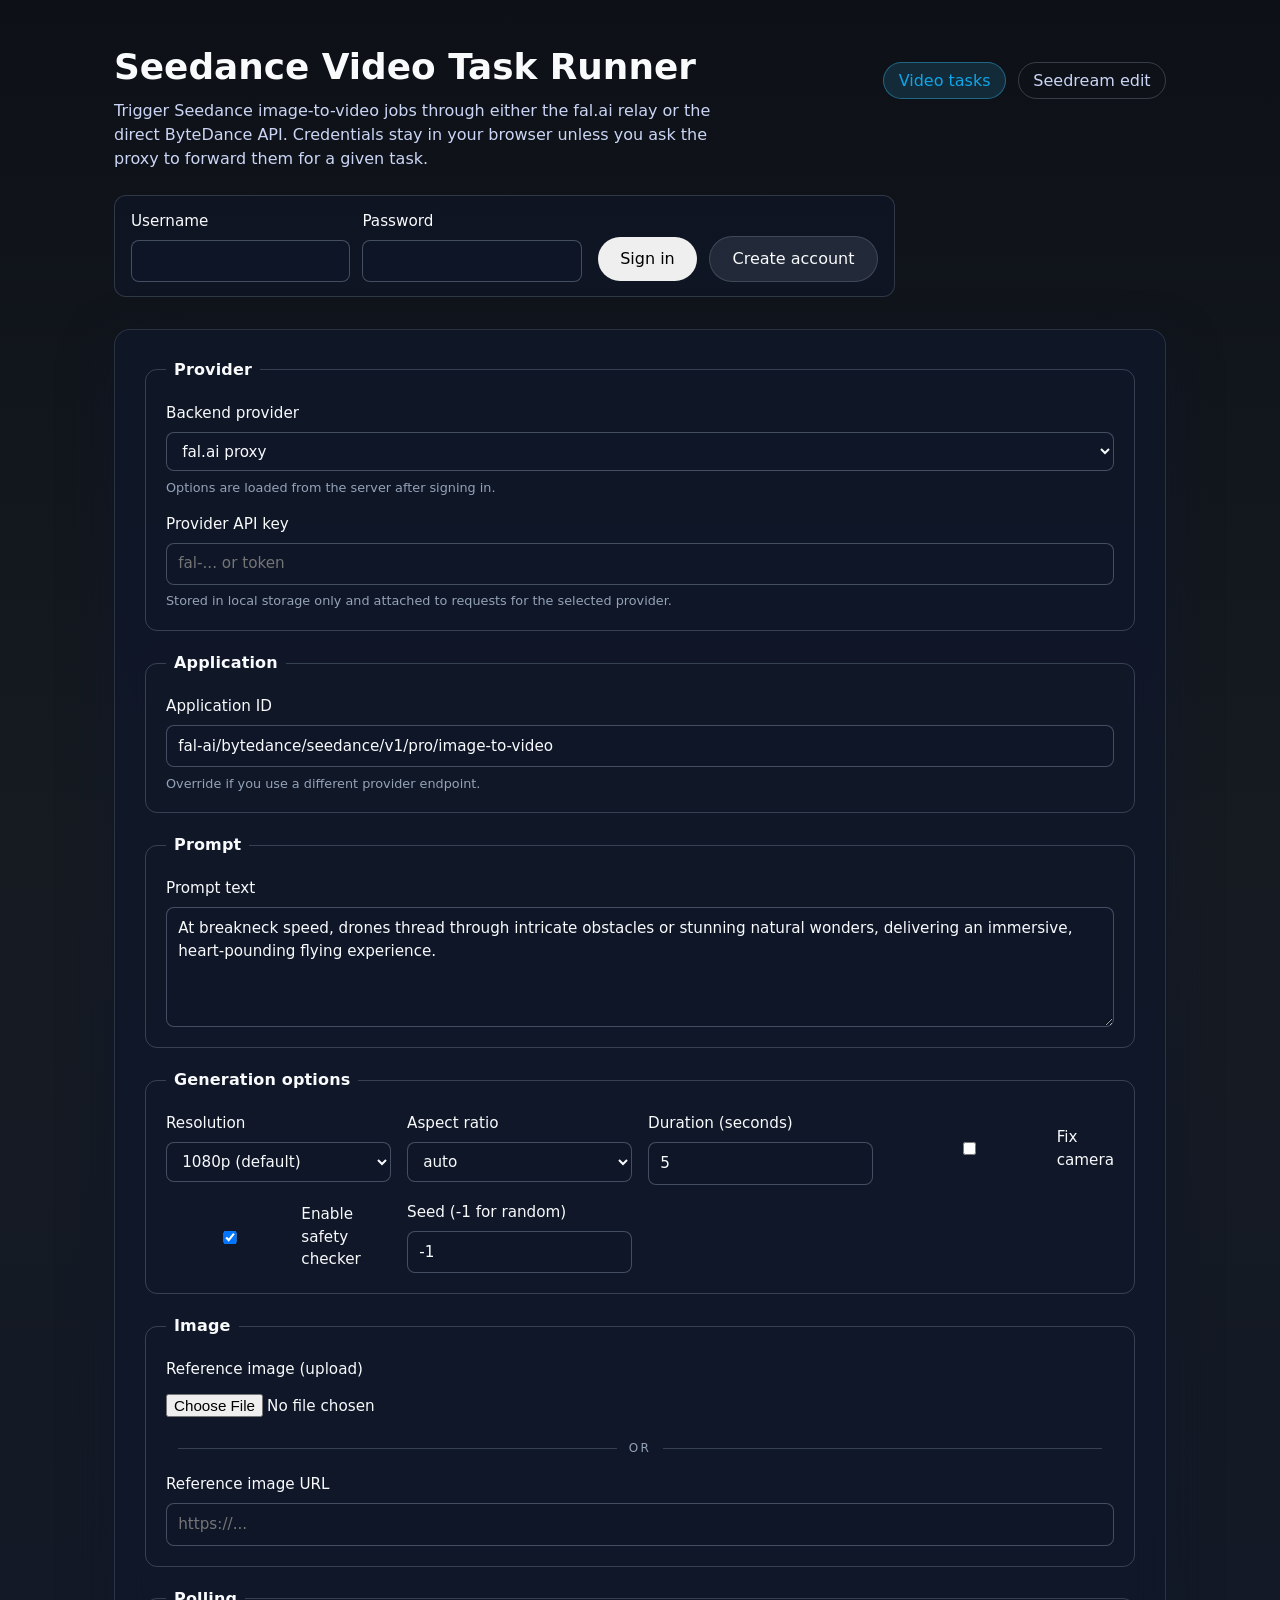
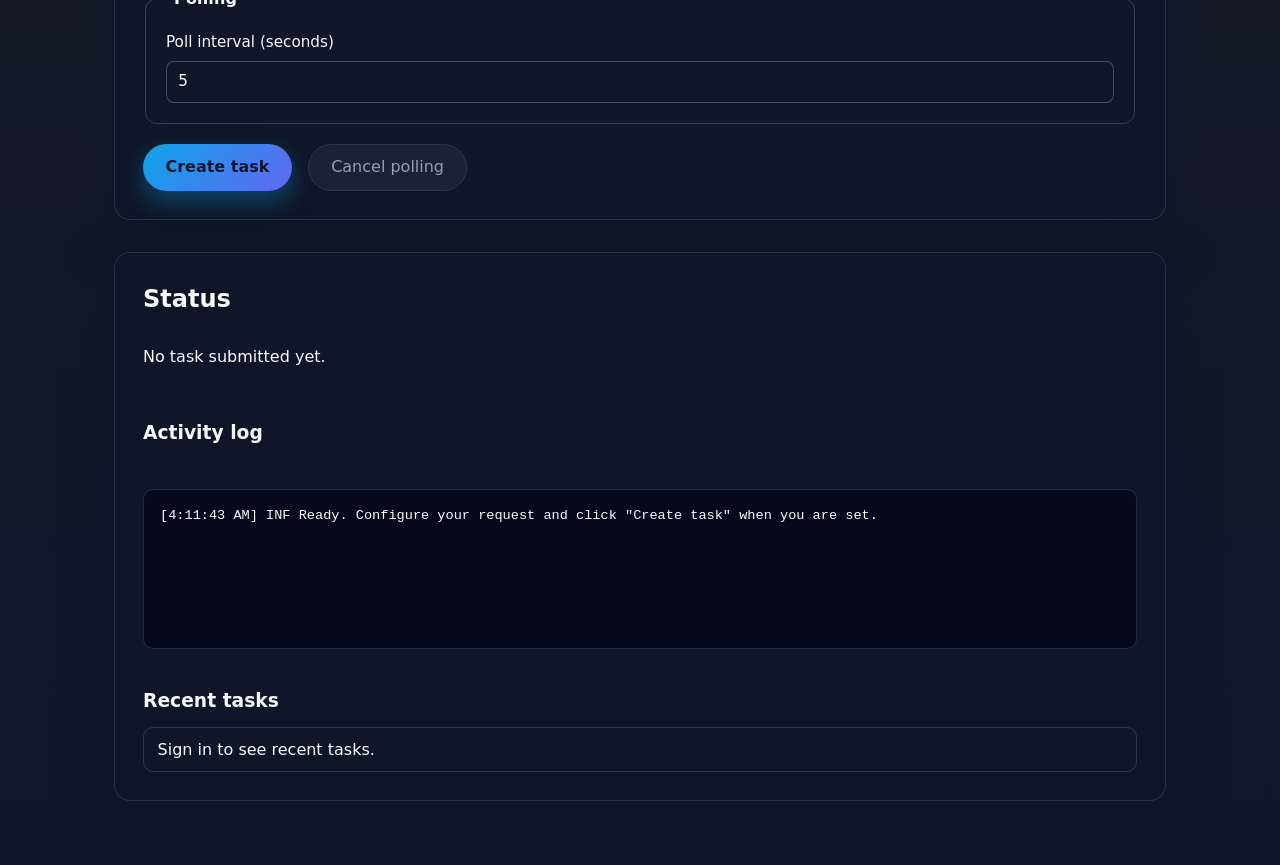
==== web/index.html @ c79ac5bc "feat: add client-side authentication and task management UI - Implemented SessionManager for handlin" ====
<!DOCTYPE html>
<html lang="en">
<head>
  <meta charset="UTF-8" />
  <meta name="viewport" content="width=device-width, initial-scale=1.0" />
  <title>Seedance Video Task Runner</title>
  <link rel="stylesheet" href="styles.css" />
</head>
<body>
  <main class="app">
    <header class="header">
      <div class="header-top">
        <h1>Seedance Video Task Runner</h1>
        <nav class="nav-links">
          <a href="/" aria-current="page">Video tasks</a>
          <a href="/about">Seedream edit</a>
        </nav>
      </div>
      <p class="description">Trigger Seedance image-to-video jobs through either the fal.ai relay or the direct ByteDance API. Credentials stay in your browser unless you ask the proxy to forward them for a given task.</p>
      <div class="auth-bar" id="auth-bar">
        <form id="auth-form" class="auth-form" autocomplete="off">
          <div class="auth-fields">
            <label>
              Username
              <input id="auth-username" name="username" type="text" autocomplete="username" required />
            </label>
            <label>
              Password
              <input id="auth-password" name="password" type="password" autocomplete="current-password" required />
            </label>
          </div>
          <div class="auth-actions">
            <button type="submit" id="auth-submit">Sign in</button>
            <button type="button" id="auth-toggle" class="secondary">Create account</button>
          </div>
          <p id="auth-error" class="auth-error hidden" role="alert"></p>
        </form>
        <div id="auth-status" class="auth-status hidden" aria-live="polite">
          <p>Signed in as <strong id="auth-user"></strong></p>
          <div class="auth-actions">
            <button type="button" id="auth-logout" class="secondary">Sign out</button>
          </div>
        </div>
      </div>
    </header>

    <section class="panel">
      <form id="generation-form" novalidate>
        <fieldset>
          <legend>Provider</legend>
          <label>
            Backend provider
            <select id="provider" name="provider">
              <option value="fal">fal.ai proxy</option>
            </select>
            <small class="hint">Options are loaded from the server after signing in.</small>
          </label>
          <label>
            Provider API key
            <input id="provider-key" name="providerKey" type="password" autocomplete="off" placeholder="fal-... or token" />
            <small class="hint">Stored in local storage only and attached to requests for the selected provider.</small>
          </label>
        </fieldset>

        <fieldset>
          <legend>Application</legend>
          <label>
            Application ID
            <input id="application" name="application" type="text" required value="fal-ai/bytedance/seedance/v1/pro/image-to-video" />
            <small class="hint">Override if you use a different provider endpoint.</small>
          </label>
        </fieldset>

        <fieldset>
          <legend>Prompt</legend>
          <label>
            Prompt text
            <textarea id="prompt" name="prompt" rows="4" required>At breakneck speed, drones thread through intricate obstacles or stunning natural wonders, delivering an immersive, heart-pounding flying experience.</textarea>
          </label>
        </fieldset>

        <fieldset>
          <legend>Generation options</legend>
          <div class="field-grid">
            <label>
              Resolution
              <select id="resolution" name="resolution">
                <option value="1080p">1080p (default)</option>
                <option value="720p">720p</option>
                <option value="480p">480p</option>
              </select>
            </label>
            <label>
              Aspect ratio
              <select id="aspect-ratio" name="aspectRatio">
                <option value="auto">auto</option>
                <option value="21:9">21:9</option>
                <option value="16:9">16:9</option>
                <option value="4:3">4:3</option>
                <option value="1:1">1:1</option>
                <option value="3:4">3:4</option>
                <option value="9:16">9:16</option>
              </select>
            </label>
            <label>
              Duration (seconds)
              <input id="duration" name="duration" type="number" min="3" max="12" step="1" value="5" />
            </label>
            <label class="checkbox">
              <input id="camera-fixed" name="cameraFixed" type="checkbox" />
              Fix camera
            </label>
            <label class="checkbox">
              <input id="safety-checker" name="safetyChecker" type="checkbox" checked />
              Enable safety checker
            </label>
            <label>
              Seed (-1 for random)
              <input id="seed" name="seed" type="number" value="-1" />
            </label>
          </div>
        </fieldset>

        <fieldset>
          <legend>Image</legend>
          <label class="file-picker">
            Reference image (upload)
            <input id="image-input" name="image" type="file" accept="image/*" />
          </label>
          <div class="divider"><span>or</span></div>
          <label>
            Reference image URL
            <input id="image-url" name="imageUrl" type="url" placeholder="https://..." />
          </label>
          <div id="image-preview" class="image-preview hidden">
            <img id="preview-image" alt="Uploaded preview" />
            <button type="button" id="clear-image" class="secondary">Remove upload</button>
          </div>
        </fieldset>

        <fieldset>
          <legend>Polling</legend>
          <label>
            Poll interval (seconds)
            <input id="poll-interval" name="pollInterval" type="number" min="2" max="30" step="1" value="5" />
          </label>
        </fieldset>

        <div class="actions">
          <button type="submit" id="submit-button" class="primary">Create task</button>
          <button type="button" id="cancel-poll" class="secondary" disabled>Cancel polling</button>
        </div>
      </form>
    </section>

    <section class="panel" id="status-panel">
      <h2>Status</h2>
      <div id="task-info" class="task-info">
        <p>No task submitted yet.</p>
      </div>
      <video id="result-video" class="hidden" controls preload="metadata"></video>
      <div class="log-container">
        <h3>Activity log</h3>
        <pre id="log"></pre>
      </div>
      <div class="history">
        <h3>Recent tasks</h3>
        <ul id="history-list"></ul>
      </div>
    </section>
  </main>
  <script type="module" src="app.js"></script>
</body>
</html>
---- web/styles.css ----
﻿:root {
  color-scheme: light dark;
  font-family: "Segoe UI", system-ui, -apple-system, BlinkMacSystemFont, "Helvetica Neue", Arial, sans-serif;
  line-height: 1.5;
}

* {
  box-sizing: border-box;
}

body {
  margin: 0;
  background: linear-gradient(180deg, #0d1117 0%, #161b22 35%, #0f172a 100%);
  color: #f8fafc;
}

.app {
  max-width: 1100px;
  margin: 0 auto;
  padding: 2.5rem 1.5rem 4rem;
  display: grid;
  gap: 2rem;
}

.header h1 {
  margin: 0 0 0.35rem;
  font-size: clamp(1.8rem, 2.8vw, 2.4rem);
  font-weight: 700;
}

.header-top {
  display: flex;
  align-items: flex-end;
  justify-content: space-between;
  gap: 1.5rem;
  flex-wrap: wrap;
}

.nav-links {
  display: inline-flex;
  gap: 0.75rem;
  flex-wrap: wrap;
}

.nav-links a {
  padding: 0.35rem 0.9rem;
  border-radius: 999px;
  border: 1px solid rgba(148, 163, 184, 0.3);
  color: #cbd5f5;
  text-decoration: none;
  transition: background 120ms ease, color 120ms ease, border-color 120ms ease;
}

.nav-links a:hover {
  border-color: #38bdf8;
  color: #38bdf8;
}

.nav-links a[aria-current="page"] {
  background: rgba(56, 189, 248, 0.15);
  color: #0ea5e9;
  border-color: rgba(56, 189, 248, 0.4);
}

.description {
  margin: 0;
  max-width: 60ch;
  color: #cbd5f5;
}

.panel {
  background: rgba(15, 23, 42, 0.8);
  border: 1px solid rgba(148, 163, 184, 0.2);
  border-radius: 16px;
  padding: 1.75rem;
  backdrop-filter: blur(16px);
  box-shadow: 0 20px 50px rgba(15, 23, 42, 0.6);
}

form {
  display: grid;
  gap: 1.25rem;
}

fieldset {
  border: 1px solid rgba(148, 163, 184, 0.3);
  border-radius: 12px;
  padding: 1.25rem;
  display: grid;
  gap: 1rem;
}

legend {
  padding: 0 0.5rem;
  font-weight: 600;
  letter-spacing: 0.01em;
}

label {
  display: flex;
  flex-direction: column;
  gap: 0.45rem;
  font-size: 0.95rem;
}

.hint {
  color: #94a3b8;
  font-size: 0.8rem;
  line-height: 1.4;
}

.checkbox {
  flex-direction: row;
  align-items: center;
  gap: 0.5rem;
}

input,
select,
textarea,
button {
  font: inherit;
}

input,
select,
textarea {
  padding: 0.55rem 0.7rem;
  border-radius: 8px;
  border: 1px solid rgba(148, 163, 184, 0.4);
  background: rgba(15, 23, 42, 0.5);
  color: inherit;
  width: 100%;
}

input:focus,
select:focus,
textarea:focus {
  outline: 2px solid #38bdf8;
  outline-offset: 2px;
  border-color: transparent;
}

textarea {
  resize: vertical;
  min-height: 120px;
}

.field-grid {
  display: grid;
  gap: 1rem;
  grid-template-columns: repeat(auto-fit, minmax(180px, 1fr));
}

.file-picker input[type="file"] {
  padding: 0.35rem 0;
  border: none;
  background: none;
}

.inline-fields {
  display: flex;
  gap: 0.75rem;
}

.inline-fields input {
  flex: 1;
}

.thumb-grid,
.gallery {
  display: grid;
  gap: 1rem;
  grid-template-columns: repeat(auto-fit, minmax(160px, 1fr));
  margin-top: 1rem;
}

.thumb {
  display: flex;
  flex-direction: column;
  gap: 0.5rem;
  background: rgba(15, 23, 42, 0.6);
  border: 1px solid rgba(148, 163, 184, 0.25);
  border-radius: 12px;
  padding: 0.8rem;
}

.thumb img {
  width: 100%;
  max-height: 220px;
  object-fit: cover;
  border-radius: 10px;
  border: 1px solid rgba(148, 163, 184, 0.2);
}

.thumb figcaption {
  font-size: 0.8rem;
  color: #94a3b8;
}

.thumb button.tiny {
  align-self: flex-start;
  padding: 0.25rem 0.65rem;
  border-radius: 999px;
  border: 1px solid rgba(148, 163, 184, 0.4);
  background: rgba(148, 163, 184, 0.15);
  color: inherit;
  font-size: 0.75rem;
  cursor: pointer;
  transition: border-color 120ms ease, color 120ms ease;
}

.thumb button.tiny:hover {
  border-color: #38bdf8;
  color: #38bdf8;
}

.divider {
  display: flex;
  align-items: center;
  justify-content: center;
  color: #94a3b8;
  text-transform: uppercase;
  font-size: 0.75rem;
  letter-spacing: 0.2em;
}

.divider::before,
.divider::after {
  content: "";
  flex: 1;
  height: 1px;
  background: rgba(148, 163, 184, 0.3);
  margin: 0 0.75rem;
}

.image-preview {
  display: flex;
  align-items: center;
  gap: 1rem;
  background: rgba(148, 163, 184, 0.1);
  border-radius: 12px;
  padding: 1rem;
}

.image-preview img {
  max-width: 200px;
  max-height: 140px;
  border-radius: 10px;
  border: 1px solid rgba(148, 163, 184, 0.2);
  object-fit: cover;
}

.actions {
  display: flex;
  flex-wrap: wrap;
  gap: 1rem;
}

button {
  padding: 0.65rem 1.4rem;
  border-radius: 999px;
  border: none;
  cursor: pointer;
  transition: transform 120ms ease, box-shadow 120ms ease;
}

button:disabled {
  opacity: 0.6;
  cursor: not-allowed;
}

.primary {
  background: linear-gradient(135deg, #0ea5e9 0%, #6366f1 100%);
  color: #0f172a;
  font-weight: 600;
  box-shadow: 0 10px 25px rgba(14, 165, 233, 0.35);
}

.primary:hover:not(:disabled) {
  transform: translateY(-1px);
}

.secondary {
  background: rgba(148, 163, 184, 0.15);
  color: inherit;
  border: 1px solid rgba(148, 163, 184, 0.25);
}

#status-panel h2 {
  margin-top: 0;
  margin-bottom: 0.75rem;
}

.task-info {
  display: grid;
  gap: 0.4rem;
  margin-bottom: 1rem;
}

.task-info strong {
  color: #38bdf8;
}

#result-video {
  width: 100%;
  border-radius: 12px;
  border: 1px solid rgba(148, 163, 184, 0.25);
  margin-bottom: 1rem;
}

.log-container {
  display: grid;
  gap: 0.6rem;
}

#log {
  background: rgba(2, 6, 23, 0.7);
  border-radius: 10px;
  border: 1px solid rgba(148, 163, 184, 0.2);
  padding: 1rem;
  min-height: 160px;
  max-height: 240px;
  overflow-y: auto;
  white-space: pre-wrap;
  font-family: "JetBrains Mono", "Fira Mono", "SFMono-Regular", SFMono-Regular, Consolas, "Liberation Mono", Menlo, monospace;
  font-size: 0.85rem;
}

#history-list {
  list-style: none;
  padding: 0;
  margin: 0;
  display: grid;
  gap: 0.75rem;
}

#history-list li {
  display: flex;
  align-items: center;
  justify-content: space-between;
  gap: 0.75rem;
  padding: 0.6rem 0.85rem;
  border-radius: 10px;
  border: 1px solid rgba(148, 163, 184, 0.25);
  background: rgba(15, 23, 42, 0.55);
}

#history-list li strong {
  color: #38bdf8;
  font-family: "JetBrains Mono", "Fira Mono", "SFMono-Regular", Consolas, "Liberation Mono", Menlo, monospace;
  font-size: 0.8rem;
}

#history-list li small {
  color: #94a3b8;
  font-size: 0.75rem;
}

#history-list button {
  padding: 0.3rem 0.9rem;
  border-radius: 999px;
  border: 1px solid rgba(148, 163, 184, 0.35);
  background: rgba(148, 163, 184, 0.18);
  color: inherit;
  cursor: pointer;
  transition: border-color 120ms ease, color 120ms ease;
}

#history-list button:hover {
  border-color: #38bdf8;
  color: #38bdf8;
}

.history {
  margin-top: 1.5rem;
  display: grid;
  gap: 0.75rem;
}

.history h3 {
  margin: 0;
}

.hidden {
  display: none !important;
}

.status {
  display: inline-flex;
  align-items: center;
  gap: 0.35rem;
  padding: 0.1rem 0.65rem;
  border-radius: 999px;
  background: rgba(148, 163, 184, 0.15);
  color: inherit;
  font-weight: 600;
  text-transform: capitalize;
}

.status-queued {
  background: rgba(250, 204, 21, 0.2);
  color: #facc15;
}

.status-running {
  background: rgba(56, 189, 248, 0.2);
  color: #38bdf8;
}

.status-succeeded {
  background: rgba(16, 185, 129, 0.2);
  color: #34d399;
}

.status-failed,
.error-text {
  color: #f87171;
}

.status-cancelled {
  background: rgba(248, 113, 113, 0.15);
  color: #f87171;
}

.task-info a {
  color: #38bdf8;
  text-decoration: underline;
  word-break: break-all;
}

.task-info code {
  font-family: "JetBrains Mono", "Fira Mono", "SFMono-Regular", Consolas, "Liberation Mono", monospace;
  background: rgba(15, 23, 42, 0.7);
  padding: 0.1rem 0.35rem;
  border-radius: 6px;
}

form.is-busy {
  opacity: 0.85;
}
@media (max-width: 768px) {
  .app {
    padding: 1.5rem 1rem 3rem;
  }

  fieldset {
    padding: 1rem;
  }

  .actions {
    flex-direction: column;
    align-items: stretch;
  }

  button {
    width: 100%;
  }
}




.auth-bar {
  margin-top: 1.5rem;
  display: flex;
  flex-wrap: wrap;
  gap: 1rem;
  align-items: stretch;
}

.auth-form,
.auth-status {
  display: flex;
  flex-wrap: wrap;
  align-items: flex-end;
  gap: 1rem;
  padding: 0.85rem 1rem;
  border-radius: 12px;
  border: 1px solid rgba(148, 163, 184, 0.25);
  background: rgba(15, 23, 42, 0.55);
}

.auth-form label {
  min-width: 180px;
}

.auth-fields {
  display: flex;
  flex-wrap: wrap;
  gap: 0.75rem;
}

.auth-actions {
  display: flex;
  gap: 0.75rem;
  align-items: center;
}

.auth-error {
  flex-basis: 100%;
  margin: 0;
  color: #f87171;
  font-size: 0.85rem;
}

.auth-status p {
  margin: 0;
}

.auth-status strong {
  color: #38bdf8;
}

@media (max-width: 768px) {
  .auth-form,
  .auth-status {
    width: 100%;
    flex-direction: column;
    align-items: stretch;
  }

  .auth-actions {
    flex-direction: column;
    align-items: stretch;
  }
}
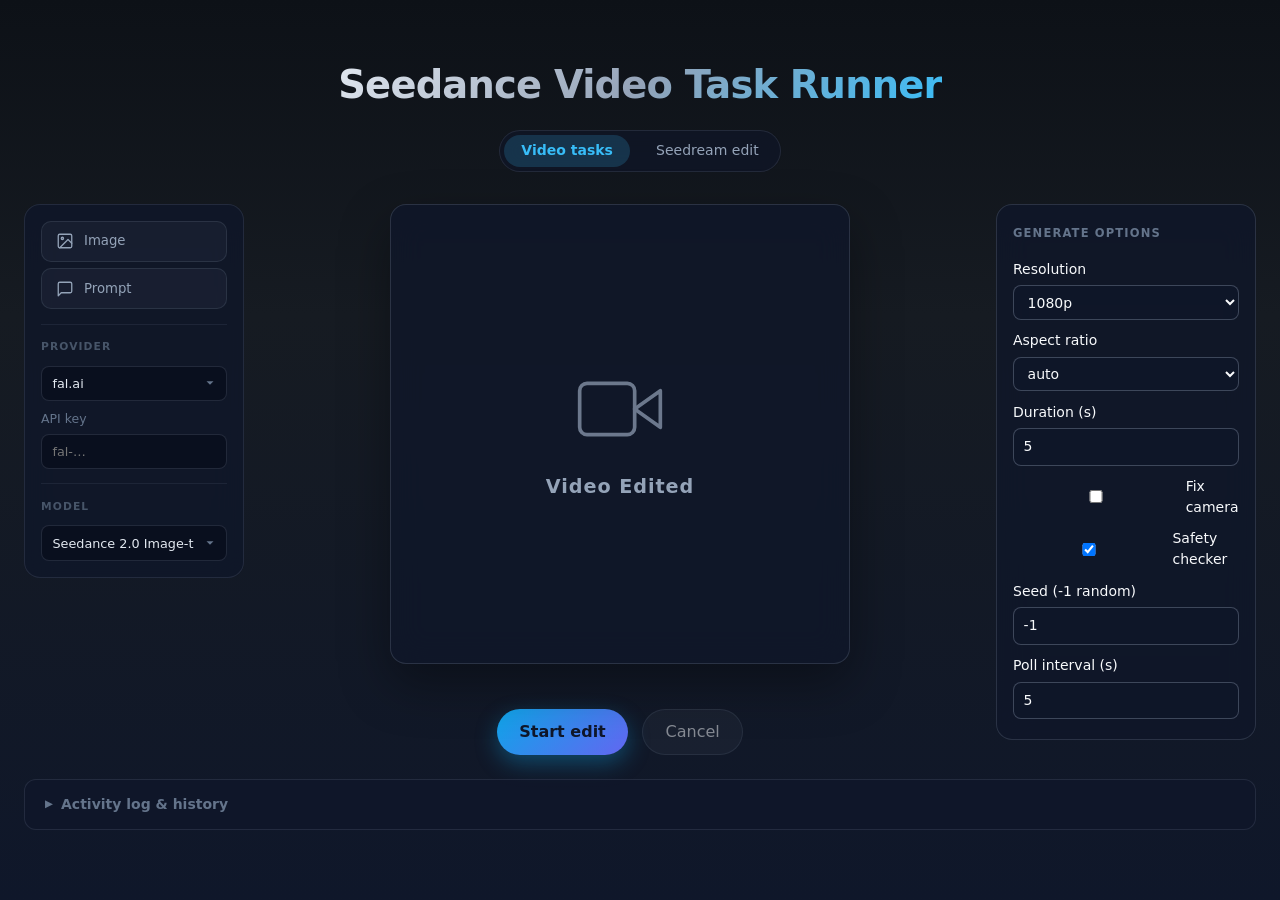
==== commit 7983c3b0: "Simplify to fal-only provider and revamp UI Remove ByteDance provider support and simplify backend t" ====
--- a/web/index.html
+++ b/web/index.html
@@ -16,76 +16,83 @@
           <a href="/about">Seedream edit</a>
         </nav>
       </div>
-      <p class="description">Trigger Seedance image-to-video jobs through either the fal.ai relay or the direct ByteDance API. Credentials stay in your browser unless you ask the proxy to forward them for a given task.</p>
-      <div class="auth-bar" id="auth-bar">
-        <form id="auth-form" class="auth-form" autocomplete="off">
-          <div class="auth-fields">
-            <label>
-              Username
-              <input id="auth-username" name="username" type="text" autocomplete="username" required />
-            </label>
-            <label>
-              Password
-              <input id="auth-password" name="password" type="password" autocomplete="current-password" required />
-            </label>
-          </div>
-          <div class="auth-actions">
-            <button type="submit" id="auth-submit">Sign in</button>
-            <button type="button" id="auth-toggle" class="secondary">Create account</button>
-          </div>
-          <p id="auth-error" class="auth-error hidden" role="alert"></p>
-        </form>
-        <div id="auth-status" class="auth-status hidden" aria-live="polite">
-          <p>Signed in as <strong id="auth-user"></strong></p>
-          <div class="auth-actions">
-            <button type="button" id="auth-logout" class="secondary">Sign out</button>
-          </div>
-        </div>
-      </div>
     </header>
 
-    <section class="panel">
-      <form id="generation-form" novalidate>
-        <fieldset>
-          <legend>Provider</legend>
-          <label>
-            Backend provider
+    <div class="editor-workspace">
+      <!-- Left: Toolbar sidebar -->
+      <aside class="icon-toolbar">
+        <div class="toolbar-actions">
+          <button type="button" class="icon-btn" id="image-attach-btn" title="Attach reference image">
+            <svg xmlns="http://www.w3.org/2000/svg" viewBox="0 0 24 24" fill="none" stroke="currentColor" stroke-width="1.75" stroke-linecap="round" stroke-linejoin="round">
+              <rect x="3" y="3" width="18" height="18" rx="2"/>
+              <circle cx="8.5" cy="8.5" r="1.5"/>
+              <polyline points="21 15 16 10 5 21"/>
+            </svg>
+            <span class="icon-label">Image</span>
+          </button>
+          <button type="button" class="icon-btn" id="prompt-btn" title="Edit prompt">
+            <svg xmlns="http://www.w3.org/2000/svg" viewBox="0 0 24 24" fill="none" stroke="currentColor" stroke-width="1.75" stroke-linecap="round" stroke-linejoin="round">
+              <path d="M21 15a2 2 0 0 1-2 2H7l-4 4V5a2 2 0 0 1 2-2h14a2 2 0 0 1 2 2z"/>
+            </svg>
+            <span class="icon-label">Prompt</span>
+          </button>
+        </div>
+        <div class="toolbar-divider"></div>
+        <div class="toolbar-section">
+          <p class="toolbar-section-title">Provider</p>
+          <label class="toolbar-label">
             <select id="provider" name="provider">
-              <option value="fal">fal.ai proxy</option>
+              <option value="fal">fal.ai</option>
             </select>
-            <small class="hint">Options are loaded from the server after signing in.</small>
           </label>
-          <label>
-            Provider API key
-            <input id="provider-key" name="providerKey" type="password" autocomplete="off" placeholder="fal-... or token" />
-            <small class="hint">Stored in local storage only and attached to requests for the selected provider.</small>
+          <label class="toolbar-label">
+            API key
+            <input id="provider-key" name="providerKey" type="password" autocomplete="off" placeholder="fal-…" />
           </label>
-        </fieldset>
+        </div>
+        <div class="toolbar-divider"></div>
+        <div class="toolbar-section">
+          <p class="toolbar-section-title">Model</p>
+          <label class="toolbar-label">
+            <select id="application" name="application" required>
+              <option value="fal-ai/bytedance/seedance-2.0/image-to-video">Seedance 2.0 Image-to-Video (latest)</option>
+              <option value="fal-ai/bytedance/seedance-2.0/text-to-video">Seedance 2.0 Text-to-Video</option>
+              <option value="fal-ai/bytedance/seedance/v1.5/pro/image-to-video">Seedance 1.5 Pro Image-to-Video</option>
+              <option value="fal-ai/bytedance/seedance/v1/pro/image-to-video">Seedance 1.0 Pro Image-to-Video</option>
+            </select>
+          </label>
+        </div>
+      </aside>
 
-        <fieldset>
-          <legend>Application</legend>
-          <label>
-            Application ID
-            <input id="application" name="application" type="text" required value="fal-ai/bytedance/seedance/v1/pro/image-to-video" />
-            <small class="hint">Override if you use a different provider endpoint.</small>
-          </label>
-        </fieldset>
+      <!-- Center: Status display + action buttons -->
+      <section class="status-center">
+        <div class="status-box" id="status-panel">
+          <div class="status-placeholder" id="status-placeholder">
+            <svg class="status-icon" xmlns="http://www.w3.org/2000/svg" viewBox="0 0 24 24" fill="none" stroke="currentColor" stroke-width="1" stroke-linecap="round" stroke-linejoin="round">
+              <polygon points="23 7 16 12 23 17 23 7"/>
+              <rect x="1" y="5" width="15" height="14" rx="2"/>
+            </svg>
+            <p class="status-label">Video Edited</p>
+          </div>
+          <video id="result-video" class="status-video hidden" controls preload="metadata"></video>
+          <div id="task-badge" class="status-badge hidden"></div>
+        </div>
+        <div id="task-info" class="task-meta"></div>
+        <div class="center-actions">
+          <button type="submit" form="generation-form" id="submit-button" class="primary">Start edit</button>
+          <button type="button" id="cancel-poll" class="secondary" disabled>Cancel</button>
+        </div>
+      </section>
 
-        <fieldset>
-          <legend>Prompt</legend>
-          <label>
-            Prompt text
-            <textarea id="prompt" name="prompt" rows="4" required>At breakneck speed, drones thread through intricate obstacles or stunning natural wonders, delivering an immersive, heart-pounding flying experience.</textarea>
-          </label>
-        </fieldset>
-
-        <fieldset>
-          <legend>Generation options</legend>
-          <div class="field-grid">
+      <!-- Right: Options sidebar -->
+      <aside class="options-sidebar">
+        <form id="generation-form" novalidate>
+          <div class="options-group">
+            <h3 class="options-title">Generate options</h3>
             <label>
               Resolution
               <select id="resolution" name="resolution">
-                <option value="1080p">1080p (default)</option>
+                <option value="1080p">1080p</option>
                 <option value="720p">720p</option>
                 <option value="480p">480p</option>
               </select>
@@ -103,7 +110,7 @@
               </select>
             </label>
             <label>
-              Duration (seconds)
+              Duration (s)
               <input id="duration" name="duration" type="number" min="3" max="12" step="1" value="5" />
             </label>
             <label class="checkbox">
@@ -112,63 +119,80 @@
             </label>
             <label class="checkbox">
               <input id="safety-checker" name="safetyChecker" type="checkbox" checked />
-              Enable safety checker
+              Safety checker
             </label>
             <label>
-              Seed (-1 for random)
+              Seed (-1 random)
               <input id="seed" name="seed" type="number" value="-1" />
             </label>
+            <label>
+              Poll interval (s)
+              <input id="poll-interval" name="pollInterval" type="number" min="2" max="30" step="1" value="5" />
+            </label>
           </div>
-        </fieldset>
 
-        <fieldset>
-          <legend>Image</legend>
-          <label class="file-picker">
-            Reference image (upload)
-            <input id="image-input" name="image" type="file" accept="image/*" />
-          </label>
-          <div class="divider"><span>or</span></div>
-          <label>
-            Reference image URL
-            <input id="image-url" name="imageUrl" type="url" placeholder="https://..." />
-          </label>
-          <div id="image-preview" class="image-preview hidden">
-            <img id="preview-image" alt="Uploaded preview" />
-            <button type="button" id="clear-image" class="secondary">Remove upload</button>
-          </div>
-        </fieldset>
+        </form>
+      </aside>
+    </div>
 
-        <fieldset>
-          <legend>Polling</legend>
-          <label>
-            Poll interval (seconds)
-            <input id="poll-interval" name="pollInterval" type="number" min="2" max="30" step="1" value="5" />
-          </label>
-        </fieldset>
+    <div class="activity-footer">
+      <details>
+        <summary>Activity log &amp; history</summary>
+        <div class="log-container">
+          <pre id="log"></pre>
+        </div>
+        <div class="history">
+          <h3>Recent tasks</h3>
+          <ul id="history-list"></ul>
+        </div>
+      </details>
+    </div>
+  </main>
 
-        <div class="actions">
-          <button type="submit" id="submit-button" class="primary">Create task</button>
-          <button type="button" id="cancel-poll" class="secondary" disabled>Cancel polling</button>
+  <!-- Prompt modal -->
+  <div class="modal-overlay hidden" id="prompt-modal">
+    <div class="modal">
+      <div class="modal-header">
+        <h3>Video Prompt</h3>
+        <button type="button" class="modal-close" id="prompt-modal-close">&#x2715;</button>
+      </div>
+      <div class="modal-body">
+        <textarea id="prompt" name="prompt" rows="7" placeholder="Describe the video you want to generate…">At breakneck speed, drones thread through intricate obstacles or stunning natural wonders, delivering an immersive, heart-pounding flying experience.</textarea>
+      </div>
+      <div class="modal-footer">
+        <button type="button" id="prompt-apply" class="primary">Apply</button>
+      </div>
+    </div>
+  </div>
+
+  <!-- Image attach modal -->
+  <div class="modal-overlay hidden" id="image-modal">
+    <div class="modal">
+      <div class="modal-header">
+        <h3>Reference Image</h3>
+        <button type="button" class="modal-close" id="image-modal-close">&#x2715;</button>
+      </div>
+      <div class="modal-body">
+        <label class="file-picker">
+          Upload reference image
+          <input id="image-input" name="image" type="file" accept="image/*" />
+        </label>
+        <div id="image-preview" class="image-preview hidden">
+          <img id="preview-image" alt="Uploaded preview" />
+          <button type="button" id="clear-image" class="secondary">Remove</button>
         </div>
-      </form>
-    </section>
+        <div class="divider"><span>or</span></div>
+        <label>
+          Image URL
+          <input id="image-url" name="imageUrl" type="url" placeholder="https://…" />
+        </label>
+      </div>
+      <div class="modal-footer">
+        <button type="button" id="image-apply" class="primary">Done</button>
+      </div>
+    </div>
+  </div>
 
-    <section class="panel" id="status-panel">
-      <h2>Status</h2>
-      <div id="task-info" class="task-info">
-        <p>No task submitted yet.</p>
-      </div>
-      <video id="result-video" class="hidden" controls preload="metadata"></video>
-      <div class="log-container">
-        <h3>Activity log</h3>
-        <pre id="log"></pre>
-      </div>
-      <div class="history">
-        <h3>Recent tasks</h3>
-        <ul id="history-list"></ul>
-      </div>
-    </section>
-  </main>
   <script type="module" src="app.js"></script>
 </body>
 </html>
--- a/web/styles.css
+++ b/web/styles.css
@@ -1,4 +1,4 @@
-﻿:root {
+:root {
   color-scheme: light dark;
   font-family: "Segoe UI", system-ui, -apple-system, BlinkMacSystemFont, "Helvetica Neue", Arial, sans-serif;
   line-height: 1.5;
@@ -12,100 +12,375 @@
   margin: 0;
   background: linear-gradient(180deg, #0d1117 0%, #161b22 35%, #0f172a 100%);
   color: #f8fafc;
-}
-
+  min-height: 100vh;
+}
+
+body.modal-open {
+  overflow: hidden;
+}
+
+/* ── App shell ── */
 .app {
-  max-width: 1100px;
+  max-width: 1300px;
   margin: 0 auto;
-  padding: 2.5rem 1.5rem 4rem;
-  display: grid;
-  gap: 2rem;
+  padding: 2rem 1.5rem 3rem;
+  display: grid;
+  gap: 1.5rem;
+}
+
+/* ── Header ── */
+.header-top {
+  display: flex;
+  flex-direction: column;
+  align-items: center;
+  gap: 1rem;
+  padding: 1.5rem 0 0.5rem;
+  text-align: center;
 }
 
 .header h1 {
-  margin: 0 0 0.35rem;
-  font-size: clamp(1.8rem, 2.8vw, 2.4rem);
-  font-weight: 700;
-}
-
-.header-top {
-  display: flex;
-  align-items: flex-end;
-  justify-content: space-between;
-  gap: 1.5rem;
-  flex-wrap: wrap;
+  margin: 0;
+  font-size: clamp(1.8rem, 3vw, 2.6rem);
+  font-weight: 800;
+  letter-spacing: -0.02em;
+  background: linear-gradient(135deg, #e2e8f0 0%, #94a3b8 50%, #38bdf8 100%);
+  -webkit-background-clip: text;
+  -webkit-text-fill-color: transparent;
+  background-clip: text;
 }
 
 .nav-links {
   display: inline-flex;
-  gap: 0.75rem;
-  flex-wrap: wrap;
+  gap: 0.5rem;
+  background: rgba(15, 23, 42, 0.6);
+  border: 1px solid rgba(148, 163, 184, 0.15);
+  border-radius: 999px;
+  padding: 0.25rem;
+  backdrop-filter: blur(12px);
 }
 
 .nav-links a {
-  padding: 0.35rem 0.9rem;
+  padding: 0.35rem 1.1rem;
   border-radius: 999px;
-  border: 1px solid rgba(148, 163, 184, 0.3);
-  color: #cbd5f5;
+  color: #94a3b8;
   text-decoration: none;
-  transition: background 120ms ease, color 120ms ease, border-color 120ms ease;
+  font-size: 0.875rem;
+  font-weight: 500;
+  transition: background 150ms ease, color 150ms ease;
 }
 
 .nav-links a:hover {
-  border-color: #38bdf8;
+  color: #e2e8f0;
+}
+
+.nav-links a[aria-current="page"] {
+  background: rgba(56, 189, 248, 0.18);
   color: #38bdf8;
-}
-
-.nav-links a[aria-current="page"] {
-  background: rgba(56, 189, 248, 0.15);
-  color: #0ea5e9;
-  border-color: rgba(56, 189, 248, 0.4);
-}
-
-.description {
-  margin: 0;
-  max-width: 60ch;
-  color: #cbd5f5;
-}
-
-.panel {
+  font-weight: 600;
+}
+
+/* ── Editor workspace — 3-column horizontal layout ── */
+.editor-workspace {
+  display: grid;
+  grid-template-columns: 220px 1fr 260px;
+  gap: 1.25rem;
+  align-items: start;
+}
+
+/* ── Left: Toolbar sidebar ── */
+.icon-toolbar {
+  display: flex;
+  flex-direction: column;
+  padding: 1rem;
+  background: rgba(15, 23, 42, 0.8);
+  border: 1px solid rgba(148, 163, 184, 0.15);
+  border-radius: 16px;
+  backdrop-filter: blur(16px);
+}
+
+.toolbar-actions {
+  display: flex;
+  flex-direction: column;
+  gap: 0.4rem;
+}
+
+.icon-btn {
+  display: flex;
+  flex-direction: row;
+  align-items: center;
+  gap: 0.65rem;
+  padding: 0.6rem 0.85rem;
+  border-radius: 10px;
+  border: 1px solid rgba(148, 163, 184, 0.15);
+  background: rgba(148, 163, 184, 0.06);
+  color: #94a3b8;
+  cursor: pointer;
+  transition: background 140ms ease, border-color 140ms ease, color 140ms ease;
+  width: 100%;
+  font: inherit;
+  text-align: left;
+}
+
+.icon-btn:hover {
+  border-color: rgba(56, 189, 248, 0.45);
+  color: #38bdf8;
+  background: rgba(56, 189, 248, 0.08);
+}
+
+.icon-btn svg {
+  width: 18px;
+  height: 18px;
+  flex-shrink: 0;
+}
+
+.icon-label {
+  font-size: 0.83rem;
+  font-weight: 500;
+  letter-spacing: 0;
+  text-transform: none;
+}
+
+.toolbar-divider {
+  height: 1px;
+  background: rgba(148, 163, 184, 0.1);
+  margin: 0.9rem 0;
+}
+
+.toolbar-section {
+  display: flex;
+  flex-direction: column;
+  gap: 0.55rem;
+}
+
+.toolbar-section-title {
+  margin: 0 0 0.1rem;
+  font-size: 0.67rem;
+  font-weight: 700;
+  text-transform: uppercase;
+  letter-spacing: 0.1em;
+  color: #475569;
+}
+
+.toolbar-label {
+  display: flex;
+  flex-direction: column;
+  gap: 0.3rem;
+  font-size: 0.78rem;
+  color: #64748b;
+  font-weight: 500;
+}
+
+.toolbar-label select,
+.toolbar-label input[type="password"],
+.toolbar-label input[type="text"],
+.toolbar-label input[type="url"] {
+  width: 100%;
+  padding: 0.45rem 0.65rem;
+  background: rgba(8, 14, 28, 0.7);
+  border: 1px solid rgba(148, 163, 184, 0.18);
+  border-radius: 8px;
+  color: #e2e8f0;
+  font: inherit;
+  font-size: 0.8rem;
+  outline: none;
+  transition: border-color 140ms ease;
+  -webkit-appearance: none;
+  appearance: none;
+}
+
+.toolbar-label select {
+  background-image: url("data:image/svg+xml,%3Csvg xmlns='http://www.w3.org/2000/svg' viewBox='0 0 16 16' fill='%2364748b'%3E%3Cpath d='M4 6l4 4 4-4'/%3E%3C/svg%3E");
+  background-repeat: no-repeat;
+  background-position: right 0.55rem center;
+  background-size: 14px;
+  padding-right: 2rem;
+}
+
+.toolbar-label select:focus,
+.toolbar-label input:focus {
+  border-color: rgba(56, 189, 248, 0.5);
+  box-shadow: 0 0 0 3px rgba(56, 189, 248, 0.08);
+}
+
+.toolbar-label select option {
+  background: #1e293b;
+  color: #e2e8f0;
+}
+
+/* ── Center: Status area ── */
+.status-center {
+  display: flex;
+  flex-direction: column;
+  align-items: center;
+  gap: 0.875rem;
+  width: 100%;
+}
+
+.status-box {
   background: rgba(15, 23, 42, 0.8);
   border: 1px solid rgba(148, 163, 184, 0.2);
   border-radius: 16px;
-  padding: 1.75rem;
   backdrop-filter: blur(16px);
-  box-shadow: 0 20px 50px rgba(15, 23, 42, 0.6);
-}
-
-form {
-  display: grid;
+  box-shadow: 0 20px 50px rgba(0, 0, 0, 0.35);
+  aspect-ratio: 1;
+  width: 100%;
+  max-width: 460px;
+  position: relative;
+  overflow: hidden;
+  display: flex;
+  align-items: center;
+  justify-content: center;
+}
+
+/* Idle placeholder — centered icon + label */
+.status-placeholder {
+  display: flex;
+  flex-direction: column;
+  align-items: center;
+  justify-content: center;
   gap: 1.25rem;
-}
-
-fieldset {
-  border: 1px solid rgba(148, 163, 184, 0.3);
-  border-radius: 12px;
-  padding: 1.25rem;
-  display: grid;
-  gap: 1rem;
-}
-
-legend {
-  padding: 0 0.5rem;
+  padding: 2.5rem;
+  text-align: center;
+  pointer-events: none;
+}
+
+.status-icon {
+  width: 88px;
+  height: 88px;
+  color: #94a3b8;
+  opacity: 0.7;
+}
+
+.status-label {
+  font-size: 1.2rem;
   font-weight: 600;
-  letter-spacing: 0.01em;
-}
-
+  color: #94a3b8;
+  margin: 0;
+  letter-spacing: 0.05em;
+}
+
+/* Result gallery — fills the square box */
+.status-gallery {
+  position: absolute;
+  inset: 0;
+  display: grid;
+  grid-template-columns: repeat(auto-fit, minmax(50%, 1fr));
+  grid-auto-rows: 1fr;
+}
+
+.status-gallery img {
+  width: 100%;
+  height: 100%;
+  object-fit: cover;
+  display: block;
+}
+
+/* Result video — fills the square box */
+.status-video {
+  position: absolute;
+  inset: 0;
+  width: 100%;
+  height: 100%;
+  object-fit: contain;
+  background: #000;
+  border-radius: 0;
+}
+
+/* Status badge — pill overlay at bottom of box */
+.status-badge {
+  position: absolute;
+  bottom: 1rem;
+  left: 50%;
+  transform: translateX(-50%);
+  padding: 0.35rem 1.1rem;
+  border-radius: 999px;
+  font-size: 0.82rem;
+  font-weight: 700;
+  letter-spacing: 0.02em;
+  backdrop-filter: blur(10px);
+  border: 1px solid rgba(148, 163, 184, 0.25);
+  background: rgba(10, 16, 30, 0.88);
+  white-space: nowrap;
+  color: #94a3b8;
+}
+
+.status-badge-queued    { color: #facc15; border-color: rgba(250, 204, 21, 0.4); }
+.status-badge-running   { color: #38bdf8; border-color: rgba(56, 189, 248, 0.4); }
+.status-badge-succeeded { color: #34d399; border-color: rgba(52, 211, 153, 0.4); }
+.status-badge-failed    { color: #f87171; border-color: rgba(248, 113, 113, 0.4); }
+.status-badge-cancelled { color: #94a3b8; border-color: rgba(148, 163, 184, 0.3); }
+
+/* Compact task meta below the box */
+.task-meta {
+  font-size: 0.78rem;
+  color: #475569;
+  min-height: 1.1rem;
+  text-align: center;
+  width: 100%;
+  max-width: 460px;
+}
+
+.task-meta code {
+  font-family: "JetBrains Mono", Consolas, monospace;
+  background: rgba(15, 23, 42, 0.6);
+  padding: 0.1rem 0.3rem;
+  border-radius: 4px;
+  font-size: 0.75rem;
+}
+
+.center-actions {
+  display: flex;
+  gap: 0.875rem;
+  flex-wrap: wrap;
+}
+
+/* ── Right: Options sidebar ── */
+.options-sidebar {
+  background: rgba(15, 23, 42, 0.8);
+  border: 1px solid rgba(148, 163, 184, 0.2);
+  border-radius: 16px;
+  padding: 1.25rem 1rem;
+  backdrop-filter: blur(16px);
+  overflow-y: auto;
+  max-height: 75vh;
+}
+
+.options-sidebar form {
+  display: grid;
+  gap: 0;
+}
+
+.options-group {
+  display: grid;
+  gap: 0.65rem;
+}
+
+.options-title {
+  margin: 0 0 0.4rem;
+  font-size: 0.72rem;
+  font-weight: 700;
+  text-transform: uppercase;
+  letter-spacing: 0.1em;
+  color: #64748b;
+}
+
+.options-divider {
+  height: 1px;
+  background: rgba(148, 163, 184, 0.15);
+  margin: 1rem 0;
+}
+
+/* ── Form elements (sidebar) ── */
 label {
   display: flex;
   flex-direction: column;
-  gap: 0.45rem;
-  font-size: 0.95rem;
+  gap: 0.35rem;
+  font-size: 0.875rem;
 }
 
 .hint {
   color: #94a3b8;
-  font-size: 0.8rem;
+  font-size: 0.78rem;
   line-height: 1.4;
 }
 
@@ -125,10 +400,10 @@
 input,
 select,
 textarea {
-  padding: 0.55rem 0.7rem;
+  padding: 0.45rem 0.6rem;
   border-radius: 8px;
-  border: 1px solid rgba(148, 163, 184, 0.4);
-  background: rgba(15, 23, 42, 0.5);
+  border: 1px solid rgba(148, 163, 184, 0.35);
+  background: rgba(15, 23, 42, 0.55);
   color: inherit;
   width: 100%;
 }
@@ -143,86 +418,203 @@
 
 textarea {
   resize: vertical;
-  min-height: 120px;
-}
-
-.field-grid {
-  display: grid;
-  gap: 1rem;
-  grid-template-columns: repeat(auto-fit, minmax(180px, 1fr));
-}
-
-.file-picker input[type="file"] {
-  padding: 0.35rem 0;
+  min-height: 100px;
+}
+
+/* ── Buttons ── */
+button {
+  padding: 0.6rem 1.4rem;
+  border-radius: 999px;
   border: none;
-  background: none;
-}
-
-.inline-fields {
-  display: flex;
-  gap: 0.75rem;
-}
-
-.inline-fields input {
+  cursor: pointer;
+  transition: transform 120ms ease, box-shadow 120ms ease;
+}
+
+button:disabled {
+  opacity: 0.5;
+  cursor: not-allowed;
+}
+
+.primary {
+  background: linear-gradient(135deg, #0ea5e9 0%, #6366f1 100%);
+  color: #0f172a;
+  font-weight: 700;
+  box-shadow: 0 8px 22px rgba(14, 165, 233, 0.35);
+}
+
+.primary:hover:not(:disabled) {
+  transform: translateY(-1px);
+  box-shadow: 0 12px 28px rgba(14, 165, 233, 0.45);
+}
+
+.secondary {
+  background: rgba(148, 163, 184, 0.12);
+  color: inherit;
+  border: 1px solid rgba(148, 163, 184, 0.25);
+}
+
+.secondary:hover:not(:disabled) {
+  border-color: rgba(148, 163, 184, 0.5);
+}
+
+/* ── Status / task info ── */
+.task-info {
+  display: grid;
+  gap: 0.35rem;
   flex: 1;
 }
 
-.thumb-grid,
+.task-info p {
+  margin: 0;
+  color: #94a3b8;
+}
+
+.task-info strong {
+  color: #38bdf8;
+}
+
+.task-info a {
+  color: #38bdf8;
+  text-decoration: underline;
+  word-break: break-all;
+}
+
+.task-info code {
+  font-family: "JetBrains Mono", "Fira Mono", Consolas, monospace;
+  background: rgba(15, 23, 42, 0.7);
+  padding: 0.1rem 0.35rem;
+  border-radius: 6px;
+  font-size: 0.82rem;
+}
+
+.status {
+  display: inline-flex;
+  align-items: center;
+  gap: 0.35rem;
+  padding: 0.1rem 0.65rem;
+  border-radius: 999px;
+  background: rgba(148, 163, 184, 0.15);
+  font-weight: 600;
+  text-transform: capitalize;
+  font-size: 0.875rem;
+}
+
+.status-queued  { background: rgba(250, 204, 21, 0.2);  color: #facc15; }
+.status-running { background: rgba(56, 189, 248, 0.2);  color: #38bdf8; }
+.status-succeeded { background: rgba(16, 185, 129, 0.2); color: #34d399; }
+.status-failed, .error-text { color: #f87171; }
+.status-cancelled { background: rgba(248, 113, 113, 0.15); color: #f87171; }
+
+/* ── Video result ── */
+#result-video {
+  width: 100%;
+  border-radius: 12px;
+  border: 1px solid rgba(148, 163, 184, 0.25);
+  margin-top: 0.5rem;
+}
+
+/* ── Gallery ── */
 .gallery {
   display: grid;
-  gap: 1rem;
-  grid-template-columns: repeat(auto-fit, minmax(160px, 1fr));
-  margin-top: 1rem;
-}
-
-.thumb {
-  display: flex;
-  flex-direction: column;
-  gap: 0.5rem;
-  background: rgba(15, 23, 42, 0.6);
-  border: 1px solid rgba(148, 163, 184, 0.25);
-  border-radius: 12px;
-  padding: 0.8rem;
-}
-
-.thumb img {
-  width: 100%;
-  max-height: 220px;
-  object-fit: cover;
+  gap: 0.875rem;
+  grid-template-columns: repeat(auto-fit, minmax(140px, 1fr));
+  margin-top: 0.5rem;
+}
+
+.gallery-item {
+  margin: 0;
+  display: flex;
+  flex-direction: column;
+  gap: 0.4rem;
+}
+
+.gallery-item img {
+  width: 100%;
   border-radius: 10px;
   border: 1px solid rgba(148, 163, 184, 0.2);
+  object-fit: cover;
+}
+
+.gallery-item figcaption {
+  font-size: 0.78rem;
+  color: #64748b;
+}
+
+/* ── Image upload thumb grid (inside modal) ── */
+.thumb-grid {
+  display: grid;
+  gap: 0.75rem;
+  grid-template-columns: repeat(auto-fit, minmax(120px, 1fr));
+  margin-top: 0.75rem;
+}
+
+.thumb {
+  display: flex;
+  flex-direction: column;
+  gap: 0.4rem;
+  background: rgba(15, 23, 42, 0.6);
+  border: 1px solid rgba(148, 163, 184, 0.2);
+  border-radius: 10px;
+  padding: 0.6rem;
+}
+
+.thumb img {
+  width: 100%;
+  max-height: 160px;
+  object-fit: cover;
+  border-radius: 8px;
 }
 
 .thumb figcaption {
-  font-size: 0.8rem;
+  font-size: 0.75rem;
   color: #94a3b8;
 }
 
 .thumb button.tiny {
   align-self: flex-start;
-  padding: 0.25rem 0.65rem;
+  padding: 0.2rem 0.55rem;
   border-radius: 999px;
-  border: 1px solid rgba(148, 163, 184, 0.4);
-  background: rgba(148, 163, 184, 0.15);
+  border: 1px solid rgba(148, 163, 184, 0.35);
+  background: rgba(148, 163, 184, 0.12);
   color: inherit;
-  font-size: 0.75rem;
+  font-size: 0.72rem;
   cursor: pointer;
   transition: border-color 120ms ease, color 120ms ease;
 }
 
 .thumb button.tiny:hover {
-  border-color: #38bdf8;
-  color: #38bdf8;
-}
-
+  border-color: #f87171;
+  color: #f87171;
+}
+
+/* ── Image preview (video modal) ── */
+.image-preview {
+  display: flex;
+  align-items: center;
+  gap: 1rem;
+  background: rgba(148, 163, 184, 0.08);
+  border-radius: 10px;
+  padding: 0.75rem;
+  margin-top: 0.5rem;
+}
+
+.image-preview img {
+  max-width: 160px;
+  max-height: 110px;
+  border-radius: 8px;
+  border: 1px solid rgba(148, 163, 184, 0.2);
+  object-fit: cover;
+}
+
+/* ── Divider (and/or) ── */
 .divider {
   display: flex;
   align-items: center;
-  justify-content: center;
-  color: #94a3b8;
+  color: #64748b;
   text-transform: uppercase;
-  font-size: 0.75rem;
+  font-size: 0.72rem;
   letter-spacing: 0.2em;
+  margin: 0.75rem 0;
 }
 
 .divider::before,
@@ -230,101 +622,90 @@
   content: "";
   flex: 1;
   height: 1px;
-  background: rgba(148, 163, 184, 0.3);
+  background: rgba(148, 163, 184, 0.25);
   margin: 0 0.75rem;
 }
 
-.image-preview {
-  display: flex;
-  align-items: center;
+.inline-fields {
+  display: flex;
+  gap: 0.5rem;
+}
+
+.inline-fields input {
+  flex: 1;
+}
+
+/* ── Activity footer (collapsible) ── */
+.activity-footer {
+  background: rgba(15, 23, 42, 0.6);
+  border: 1px solid rgba(148, 163, 184, 0.15);
+  border-radius: 12px;
+  padding: 0.875rem 1.25rem;
+}
+
+.activity-footer details > summary {
+  cursor: pointer;
+  font-weight: 600;
+  font-size: 0.875rem;
+  color: #64748b;
+  user-select: none;
+  list-style: none;
+  display: flex;
+  align-items: center;
+  gap: 0.5rem;
+}
+
+.activity-footer details > summary::-webkit-details-marker { display: none; }
+
+.activity-footer details > summary::before {
+  content: "▶";
+  font-size: 0.65rem;
+  transition: transform 150ms ease;
+}
+
+.activity-footer details[open] > summary::before {
+  transform: rotate(90deg);
+}
+
+.activity-footer details > summary:hover {
+  color: #94a3b8;
+}
+
+.activity-footer details[open] {
+  display: grid;
   gap: 1rem;
-  background: rgba(148, 163, 184, 0.1);
-  border-radius: 12px;
-  padding: 1rem;
-}
-
-.image-preview img {
-  max-width: 200px;
-  max-height: 140px;
-  border-radius: 10px;
-  border: 1px solid rgba(148, 163, 184, 0.2);
-  object-fit: cover;
-}
-
-.actions {
-  display: flex;
-  flex-wrap: wrap;
-  gap: 1rem;
-}
-
-button {
-  padding: 0.65rem 1.4rem;
-  border-radius: 999px;
-  border: none;
-  cursor: pointer;
-  transition: transform 120ms ease, box-shadow 120ms ease;
-}
-
-button:disabled {
-  opacity: 0.6;
-  cursor: not-allowed;
-}
-
-.primary {
-  background: linear-gradient(135deg, #0ea5e9 0%, #6366f1 100%);
-  color: #0f172a;
-  font-weight: 600;
-  box-shadow: 0 10px 25px rgba(14, 165, 233, 0.35);
-}
-
-.primary:hover:not(:disabled) {
-  transform: translateY(-1px);
-}
-
-.secondary {
-  background: rgba(148, 163, 184, 0.15);
-  color: inherit;
-  border: 1px solid rgba(148, 163, 184, 0.25);
-}
-
-#status-panel h2 {
-  margin-top: 0;
-  margin-bottom: 0.75rem;
-}
-
-.task-info {
-  display: grid;
-  gap: 0.4rem;
-  margin-bottom: 1rem;
-}
-
-.task-info strong {
-  color: #38bdf8;
-}
-
-#result-video {
-  width: 100%;
-  border-radius: 12px;
-  border: 1px solid rgba(148, 163, 184, 0.25);
-  margin-bottom: 1rem;
 }
 
 .log-container {
   display: grid;
-  gap: 0.6rem;
+  gap: 0.5rem;
+  margin-top: 0.75rem;
 }
 
 #log {
   background: rgba(2, 6, 23, 0.7);
   border-radius: 10px;
-  border: 1px solid rgba(148, 163, 184, 0.2);
-  padding: 1rem;
-  min-height: 160px;
-  max-height: 240px;
+  border: 1px solid rgba(148, 163, 184, 0.18);
+  padding: 0.875rem;
+  min-height: 120px;
+  max-height: 220px;
   overflow-y: auto;
   white-space: pre-wrap;
-  font-family: "JetBrains Mono", "Fira Mono", "SFMono-Regular", SFMono-Regular, Consolas, "Liberation Mono", Menlo, monospace;
-  font-size: 0.85rem;
+  font-family: "JetBrains Mono", "Fira Mono", Consolas, monospace;
+  font-size: 0.8rem;
+  color: #94a3b8;
+}
+
+.history {
+  display: grid;
+  gap: 0.6rem;
+  margin-top: 0.5rem;
+}
+
+.history h3 {
+  margin: 0;
+  font-size: 0.875rem;
+  color: #64748b;
 }
 
 #history-list {
@@ -332,7 +713,7 @@
   padding: 0;
   margin: 0;
   display: grid;
-  gap: 0.75rem;
+  gap: 0.5rem;
 }
 
 #history-list li {
@@ -340,30 +721,39 @@
   align-items: center;
   justify-content: space-between;
   gap: 0.75rem;
-  padding: 0.6rem 0.85rem;
-  border-radius: 10px;
-  border: 1px solid rgba(148, 163, 184, 0.25);
-  background: rgba(15, 23, 42, 0.55);
+  padding: 0.5rem 0.75rem;
+  border-radius: 8px;
+  border: 1px solid rgba(148, 163, 184, 0.2);
+  background: rgba(15, 23, 42, 0.5);
 }
 
 #history-list li strong {
   color: #38bdf8;
-  font-family: "JetBrains Mono", "Fira Mono", "SFMono-Regular", Consolas, "Liberation Mono", Menlo, monospace;
+  font-family: "JetBrains Mono", Consolas, monospace;
+  font-size: 0.75rem;
+}
+
+#history-list li small {
+  color: #64748b;
+  font-size: 0.72rem;
+}
+
+#history-list li.empty {
+  color: #475569;
+  font-size: 0.85rem;
+  border: none;
+  background: none;
+}
+
+#history-list button {
+  padding: 0.25rem 0.75rem;
+  border-radius: 999px;
+  border: 1px solid rgba(148, 163, 184, 0.3);
+  background: rgba(148, 163, 184, 0.12);
+  color: inherit;
   font-size: 0.8rem;
-}
-
-#history-list li small {
-  color: #94a3b8;
-  font-size: 0.75rem;
-}
-
-#history-list button {
-  padding: 0.3rem 0.9rem;
-  border-radius: 999px;
-  border: 1px solid rgba(148, 163, 184, 0.35);
-  background: rgba(148, 163, 184, 0.18);
-  color: inherit;
   cursor: pointer;
+  white-space: nowrap;
   transition: border-color 120ms ease, color 120ms ease;
 }
 
@@ -372,156 +762,137 @@
   color: #38bdf8;
 }
 
-.history {
-  margin-top: 1.5rem;
-  display: grid;
+/* ── File picker ── */
+.file-picker input[type="file"] {
+  padding: 0.3rem 0;
+  border: none;
+  background: none;
+  width: auto;
+}
+
+form.is-busy {
+  opacity: 0.8;
+  pointer-events: none;
+}
+
+/* ── Modal overlay ── */
+.modal-overlay {
+  position: fixed;
+  inset: 0;
+  background: rgba(2, 6, 23, 0.75);
+  backdrop-filter: blur(6px);
+  display: flex;
+  align-items: center;
+  justify-content: center;
+  z-index: 200;
+  padding: 1rem;
+}
+
+.modal {
+  background: #0f172a;
+  border: 1px solid rgba(148, 163, 184, 0.3);
+  border-radius: 18px;
+  padding: 0;
+  width: min(92vw, 560px);
+  display: flex;
+  flex-direction: column;
+  box-shadow: 0 30px 80px rgba(0, 0, 0, 0.6);
+  overflow: hidden;
+}
+
+.modal-header {
+  display: flex;
+  justify-content: space-between;
+  align-items: center;
+  padding: 1.25rem 1.5rem 1rem;
+  border-bottom: 1px solid rgba(148, 163, 184, 0.15);
+}
+
+.modal-header h3 {
+  margin: 0;
+  font-size: 1rem;
+  font-weight: 700;
+}
+
+.modal-close {
+  background: none;
+  border: none;
+  color: #64748b;
+  font-size: 1rem;
+  cursor: pointer;
+  padding: 0.25rem 0.5rem;
+  border-radius: 6px;
+  line-height: 1;
+  transition: color 120ms ease, background 120ms ease;
+}
+
+.modal-close:hover {
+  color: #f87171;
+  background: rgba(248, 113, 113, 0.1);
+}
+
+.modal-body {
+  padding: 1.25rem 1.5rem;
+  display: grid;
+  gap: 0.875rem;
+  overflow-y: auto;
+  max-height: 60vh;
+}
+
+.modal-body textarea {
+  min-height: 140px;
+  resize: vertical;
+}
+
+.modal-footer {
+  display: flex;
+  justify-content: flex-end;
   gap: 0.75rem;
-}
-
-.history h3 {
-  margin: 0;
-}
-
+  padding: 1rem 1.5rem;
+  border-top: 1px solid rgba(148, 163, 184, 0.15);
+}
+
+/* ── Utility ── */
 .hidden {
   display: none !important;
 }
 
-.status {
-  display: inline-flex;
-  align-items: center;
-  gap: 0.35rem;
-  padding: 0.1rem 0.65rem;
-  border-radius: 999px;
-  background: rgba(148, 163, 184, 0.15);
-  color: inherit;
-  font-weight: 600;
-  text-transform: capitalize;
-}
-
-.status-queued {
-  background: rgba(250, 204, 21, 0.2);
-  color: #facc15;
-}
-
-.status-running {
-  background: rgba(56, 189, 248, 0.2);
-  color: #38bdf8;
-}
-
-.status-succeeded {
-  background: rgba(16, 185, 129, 0.2);
-  color: #34d399;
-}
-
-.status-failed,
-.error-text {
-  color: #f87171;
-}
-
-.status-cancelled {
-  background: rgba(248, 113, 113, 0.15);
-  color: #f87171;
-}
-
-.task-info a {
-  color: #38bdf8;
-  text-decoration: underline;
-  word-break: break-all;
-}
-
-.task-info code {
-  font-family: "JetBrains Mono", "Fira Mono", "SFMono-Regular", Consolas, "Liberation Mono", monospace;
-  background: rgba(15, 23, 42, 0.7);
-  padding: 0.1rem 0.35rem;
-  border-radius: 6px;
-}
-
-form.is-busy {
-  opacity: 0.85;
-}
-@media (max-width: 768px) {
+/* ── Responsive ── */
+@media (max-width: 900px) {
+  .editor-workspace {
+    grid-template-columns: 70px 1fr;
+    grid-template-rows: auto auto;
+  }
+
+  .options-sidebar {
+    grid-column: 1 / -1;
+    max-height: none;
+  }
+}
+
+@media (max-width: 600px) {
   .app {
-    padding: 1.5rem 1rem 3rem;
+    padding: 1rem 0.75rem 2rem;
   }
 
-  fieldset {
-    padding: 1rem;
+  .editor-workspace {
+    grid-template-columns: 1fr;
   }
 
-  .actions {
+  .icon-toolbar {
+    flex-direction: row;
+    padding: 0.5rem;
+  }
+
+  .icon-btn {
+    flex: 1;
+  }
+
+  .center-actions {
     flex-direction: column;
-    align-items: stretch;
   }
 
-  button {
+  .center-actions button {
     width: 100%;
   }
 }
-
-
-
-
-.auth-bar {
-  margin-top: 1.5rem;
-  display: flex;
-  flex-wrap: wrap;
-  gap: 1rem;
-  align-items: stretch;
-}
-
-.auth-form,
-.auth-status {
-  display: flex;
-  flex-wrap: wrap;
-  align-items: flex-end;
-  gap: 1rem;
-  padding: 0.85rem 1rem;
-  border-radius: 12px;
-  border: 1px solid rgba(148, 163, 184, 0.25);
-  background: rgba(15, 23, 42, 0.55);
-}
-
-.auth-form label {
-  min-width: 180px;
-}
-
-.auth-fields {
-  display: flex;
-  flex-wrap: wrap;
-  gap: 0.75rem;
-}
-
-.auth-actions {
-  display: flex;
-  gap: 0.75rem;
-  align-items: center;
-}
-
-.auth-error {
-  flex-basis: 100%;
-  margin: 0;
-  color: #f87171;
-  font-size: 0.85rem;
-}
-
-.auth-status p {
-  margin: 0;
-}
-
-.auth-status strong {
-  color: #38bdf8;
-}
-
-@media (max-width: 768px) {
-  .auth-form,
-  .auth-status {
-    width: 100%;
-    flex-direction: column;
-    align-items: stretch;
-  }
-
-  .auth-actions {
-    flex-direction: column;
-    align-items: stretch;
-  }
-}
